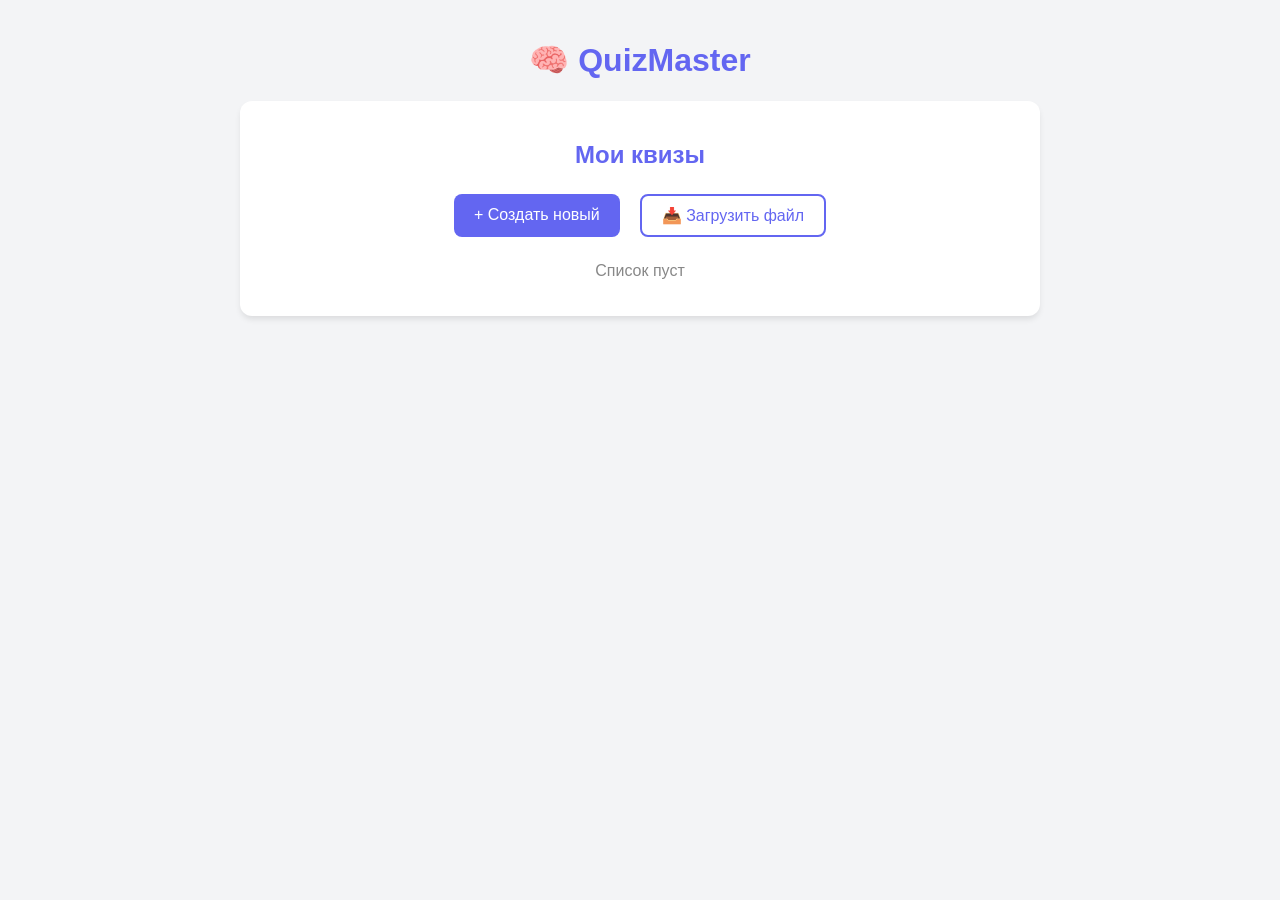
==== index.html @ 0c3f2a26 "Create index.html" ====
<!DOCTYPE html>
<html lang="ru">
<head>
    <meta charset="UTF-8">
    <meta name="viewport" content="width=device-width, initial-scale=1.0">
    <title>QuizMaster - Создавай и решай</title>
    <style>
        :root {
            --primary: #6366f1;
            --bg: #f3f4f6;
            --card: #ffffff;
            --text: #1f2937;
        }

        body {
            font-family: 'Segoe UI', Tahoma, Geneva, Verdana, sans-serif;
            background-color: var(--bg);
            color: var(--text);
            margin: 0;
            padding: 20px;
            display: flex;
            flex-direction: column;
            align-items: center;
        }

        .container {
            max-width: 800px;
            width: 100%;
        }

        h1, h2 { text-align: center; color: var(--primary); }

        .card {
            background: var(--card);
            padding: 20px;
            border-radius: 12px;
            box-shadow: 0 4px 6px -1px rgba(0, 0, 0, 0.1);
            margin-bottom: 20px;
        }

        .btn {
            background-color: var(--primary);
            color: white;
            border: none;
            padding: 10px 20px;
            border-radius: 8px;
            cursor: pointer;
            font-size: 16px;
            transition: 0.2s;
            margin: 5px;
        }

        .btn:hover { opacity: 0.9; }
        .btn-outline { background: transparent; border: 2px solid var(--primary); color: var(--primary); }
        .btn-danger { background-color: #ef4444; }

        input, select {
            width: 100%;
            padding: 10px;
            margin: 8px 0;
            border: 1px solid #d1d5db;
            border-radius: 8px;
            box-sizing: border-box;
        }

        .hidden { display: none; }
        
        .option-group { display: flex; gap: 10px; align-items: center; }
        .quiz-item {
            border-bottom: 1px solid #eee;
            padding: 10px 0;
            display: flex;
            justify-content: space-between;
            align-items: center;
        }

        /* Стили для самого теста */
        .question-text { font-size: 1.2rem; font-weight: bold; margin-bottom: 15px; }
        .options-grid { display: grid; grid-template-columns: 1fr 1fr; gap: 10px; }
        .option-btn {
            padding: 15px;
            background: #eef2ff;
            border: 2px solid transparent;
            border-radius: 8px;
            cursor: pointer;
            text-align: left;
        }
        .option-btn:hover { border-color: var(--primary); }
        .option-btn.correct { background-color: #d1fae5; border-color: #10b981; }
        .option-btn.wrong { background-color: #fee2e2; border-color: #ef4444; }

    </style>
</head>
<body>

<div class="container">
    <h1>🧠 QuizMaster</h1>
    
    <div id="menu-screen" class="card">
        <h2>Мои квизы</h2>
        <div style="display: flex; justify-content: center; gap: 10px; margin-bottom: 20px;">
            <button class="btn" onclick="showCreator()">+ Создать новый</button>
            <label class="btn btn-outline" style="cursor: pointer;">
                📥 Загрузить файл
                <input type="file" id="fileInput" accept=".json" hidden onchange="loadQuizFromFile(this)">
            </label>
        </div>
        <div id="quiz-list">
            <p style="text-align: center; color: #888;">Пока нет тестов. Создайте или загрузите!</p>
        </div>
    </div>

    <div id="creator-screen" class="card hidden">
        <h2>Создание теста</h2>
        <input type="text" id="new-quiz-title" placeholder="Название теста (например: История Рима)">
        <hr>
        <div id="questions-container">
            <div class="question-form">
                <input type="text" id="q-text" placeholder="Текст вопроса">
                <div class="option-group"><span>A)</span> <input type="text" id="opt-a" placeholder="Вариант A"></div>
                <div class="option-group"><span>B)</span> <input type="text" id="opt-b" placeholder="Вариант B"></div>
                <div class="option-group"><span>C)</span> <input type="text" id="opt-c" placeholder="Вариант C"></div>
                <div class="option-group"><span>D)</span> <input type="text" id="opt-d" placeholder="Вариант D"></div>
                <label>Правильный ответ:</label>
                <select id="correct-opt">
                    <option value="0">A</option>
                    <option value="1">B</option>
                    <option value="2">C</option>
                    <option value="3">D</option>
                </select>
                <button class="btn btn-outline" onclick="addQuestion()">Добавить вопрос в список</button>
            </div>
        </div>
        
        <div style="margin-top: 20px; background: #f9fafb; padding: 10px; border-radius: 8px;">
            <strong>Добавлено вопросов: <span id="q-count">0</span></strong>
        </div>

        <div style="margin-top: 20px; display: flex; justify-content: space-between;">
            <button class="btn btn-danger" onclick="showMenu()">Отмена</button>
            <button class="btn" onclick="saveQuiz()">💾 Сохранить тест</button>
        </div>
    </div>

    <div id="game-screen" class="card hidden">
        <div style="display: flex; justify-content: space-between; margin-bottom: 20px;">
            <span id="quiz-title-display" style="font-weight: bold;"></span>
            <span id="score-display">Очки: 0</span>
        </div>
        <div id="game-area">
            <div class="question-text" id="game-question"></div>
            <div class="options-grid" id="game-options"></div>
        </div>
        <button class="btn hidden" id="next-btn" onclick="nextQuestion()" style="width: 100%; margin-top: 20px;">Следующий вопрос</button>
        <button class="btn btn-danger hidden" id="finish-btn" onclick="finishQuiz()" style="width: 100%; margin-top: 20px;">Завершить</button>
    </div>
</div>

<script>
    // --- Логика данных ---
    let quizzes = JSON.parse(localStorage.getItem('myQuizzes')) || [];
    let currentNewQuiz = { title: "", questions: [] };
    let activeQuiz = null;
    let currentQuestionIndex = 0;
    let score = 0;

    // --- Инициализация ---
    renderQuizList();

    // --- Навигация ---
    function showMenu() {
        document.getElementById('menu-screen').classList.remove('hidden');
        document.getElementById('creator-screen').classList.add('hidden');
        document.getElementById('game-screen').classList.add('hidden');
        renderQuizList();
    }

    function showCreator() {
        currentNewQuiz = { title: "", questions: [] };
        document.getElementById('q-count').innerText = '0';
        document.getElementById('new-quiz-title').value = '';
        document.getElementById('q-text').value = '';
        ['a','b','c','d'].forEach(l => document.getElementById(`opt-${l}`).value = '');
        
        document.getElementById('menu-screen').classList.add('hidden');
        document.getElementById('creator-screen').classList.remove('hidden');
    }

    // --- Конструктор ---
    function addQuestion() {
        const text = document.getElementById('q-text').value;
        const options = [
            document.getElementById('opt-a').value,
            document.getElementById('opt-b').value,
            document.getElementById('opt-c').value,
            document.getElementById('opt-d').value
        ];
        const correct = parseInt(document.getElementById('correct-opt').value);

        if(!text || options.some(o => !o)) {
            alert("Заполните все поля!");
            return;
        }

        currentNewQuiz.questions.push({ text, options, correct });
        document.getElementById('q-count').innerText = currentNewQuiz.questions.length;
        
        // Очистка полей
        document.getElementById('q-text').value = '';
        ['a','b','c','d'].forEach(l => document.getElementById(`opt-${l}`).value = '');
        alert("Вопрос добавлен!");
    }

    function saveQuiz() {
        const title = document.getElementById('new-quiz-title').value;
        if(!title || currentNewQuiz.questions.length === 0) {
            alert("Укажите название и добавьте хотя бы 1 вопрос");
            return;
        }
        currentNewQuiz.title = title;
        currentNewQuiz.id = Date.now(); // Уникальный ID
        quizzes.push(currentNewQuiz);
        localStorage.setItem('myQuizzes', JSON.stringify(quizzes));
        showMenu();
    }

    // --- Список тестов ---
    function renderQuizList() {
        const list = document.getElementById('quiz-list');
        list.innerHTML = '';
        if(quizzes.length === 0) {
            list.innerHTML = '<p style="text-align: center; color: #888;">Список пуст</p>';
            return;
        }

        quizzes.forEach((quiz, index) => {
            const div = document.createElement('div');
            div.className = 'quiz-item';
            div.innerHTML = `
                <div>
                    <strong>${quiz.title}</strong> (${quiz.questions.length} вопр.)
                </div>
                <div>
                    <button class="btn" onclick="startQuiz(${index})">▶ Начать</button>
                    <button class="btn btn-outline" onclick="downloadQuiz(${index})">⬇ Скачать</button>
                    <button class="btn btn-danger" onclick="deleteQuiz(${index})">✖</button>
                </div>
            `;
            list.appendChild(div);
        });
    }

    function deleteQuiz(index) {
        if(confirm('Удалить этот тест?')) {
            quizzes.splice(index, 1);
            localStorage.setItem('myQuizzes', JSON.stringify(quizzes));
            renderQuizList();
        }
    }

    // --- Загрузка/Скачивание ---
    function downloadQuiz(index) {
        const quiz = quizzes[index];
        const dataStr = "data:text/json;charset=utf-8," + encodeURIComponent(JSON.stringify(quiz));
        const downloadAnchorNode = document.createElement('a');
        downloadAnchorNode.setAttribute("href", dataStr);
        downloadAnchorNode.setAttribute("download", quiz.title + ".json");
        document.body.appendChild(downloadAnchorNode);
        downloadAnchorNode.click();
        downloadAnchorNode.remove();
    }

    function loadQuizFromFile(input) {
        const file = input.files[0];
        if (!file) return;
        const reader = new FileReader();
        reader.onload = function(e) {
            try {
                const quiz = JSON.parse(e.target.result);
                if(quiz.title && quiz.questions) {
                    quiz.id = Date.now();
                    quizzes.push(quiz);
                    localStorage.setItem('myQuizzes', JSON.stringify(quizzes));
                    renderQuizList();
                } else {
                    alert("Неверный формат файла");
                }
            } catch (err) {
                alert("Ошибка чтения JSON");
            }
        };
        reader.readAsText(file);
    }

    // --- Игровой процесс ---
    function startQuiz(index) {
        activeQuiz = quizzes[index];
        currentQuestionIndex = 0;
        score = 0;
        document.getElementById('menu-screen').classList.add('hidden');
        document.getElementById('game-screen').classList.remove('hidden');
        document.getElementById('quiz-title-display').innerText = activeQuiz.title;
        renderQuestion();
    }

    function renderQuestion() {
        const q = activeQuiz.questions[currentQuestionIndex];
        document.getElementById('score-display').innerText = `Счет: ${score}/${activeQuiz.questions.length}`;
        document.getElementById('game-question').innerText = `${currentQuestionIndex + 1}. ${q.text}`;
        
        const optionsDiv = document.getElementById('game-options');
        optionsDiv.innerHTML = '';
        
        document.getElementById('next-btn').classList.add('hidden');
        document.getElementById('finish-btn').classList.add('hidden');

        q.options.forEach((opt, idx) => {
            const btn = document.createElement('button');
            btn.className = 'option-btn';
            btn.innerText = opt;
            btn.onclick = () => checkAnswer(idx, btn);
            optionsDiv.appendChild(btn);
        });
    }

    function checkAnswer(selectedIdx, btnElement) {
        const q = activeQuiz.questions[currentQuestionIndex];
        const allBtns = document.querySelectorAll('.option-btn');
        
        // Блокируем все кнопки
        allBtns.forEach(b => b.disabled = true);

        if(selectedIdx === q.correct) {
            btnElement.classList.add('correct');
            score++;
        } else {
            btnElement.classList.add('wrong');
            allBtns[q.correct].classList.add('correct'); // Показать правильный
        }

        // Показать кнопку "Дальше" или "Завершить"
        if(currentQuestionIndex < activeQuiz.questions.length - 1) {
            document.getElementById('next-btn').classList.remove('hidden');
        } else {
            document.getElementById('finish-btn').classList.remove('hidden');
        }
        document.getElementById('score-display').innerText = `Счет: ${score}/${activeQuiz.questions.length}`;
    }

    function nextQuestion() {
        currentQuestionIndex++;
        renderQuestion();
    }

    function finishQuiz() {
        alert(`Тест завершен! Ваш результат: ${score} из ${activeQuiz.questions.length}`);
        showMenu();
    }
</script>

</body>
</html>
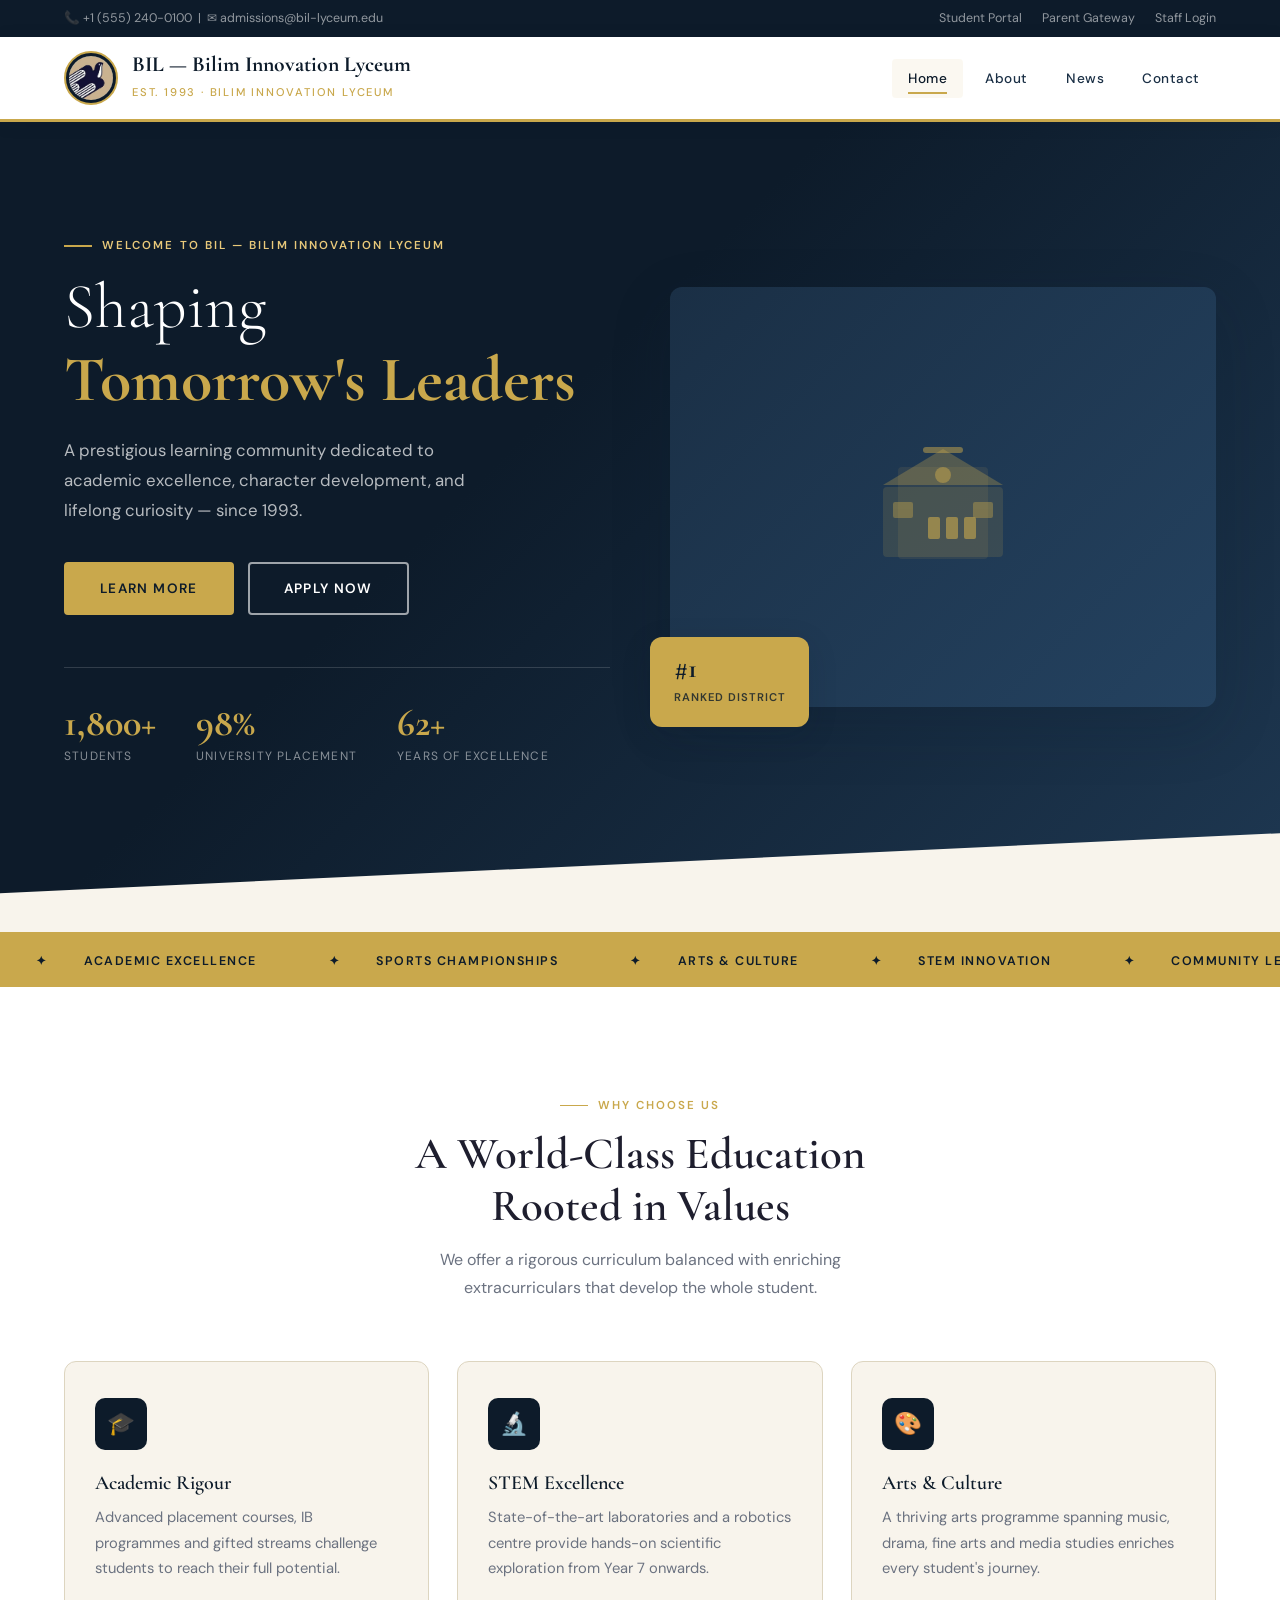
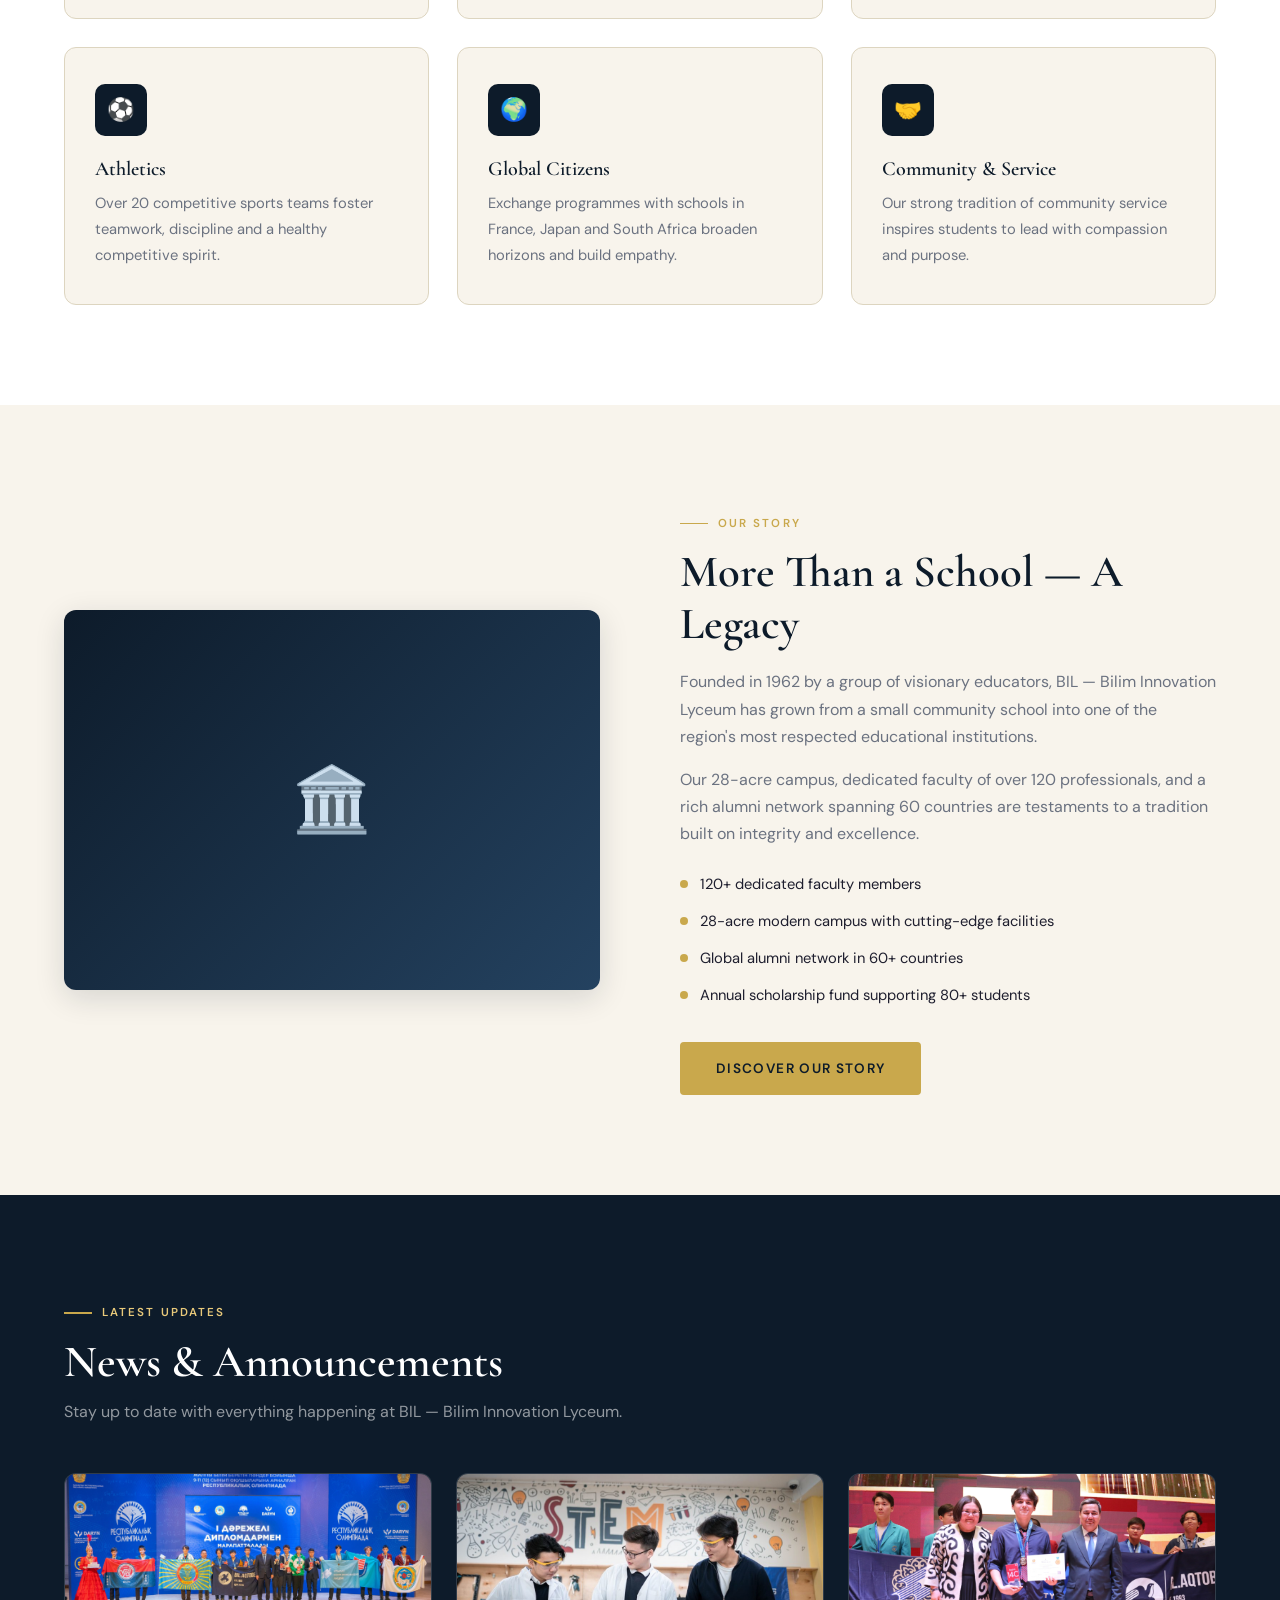
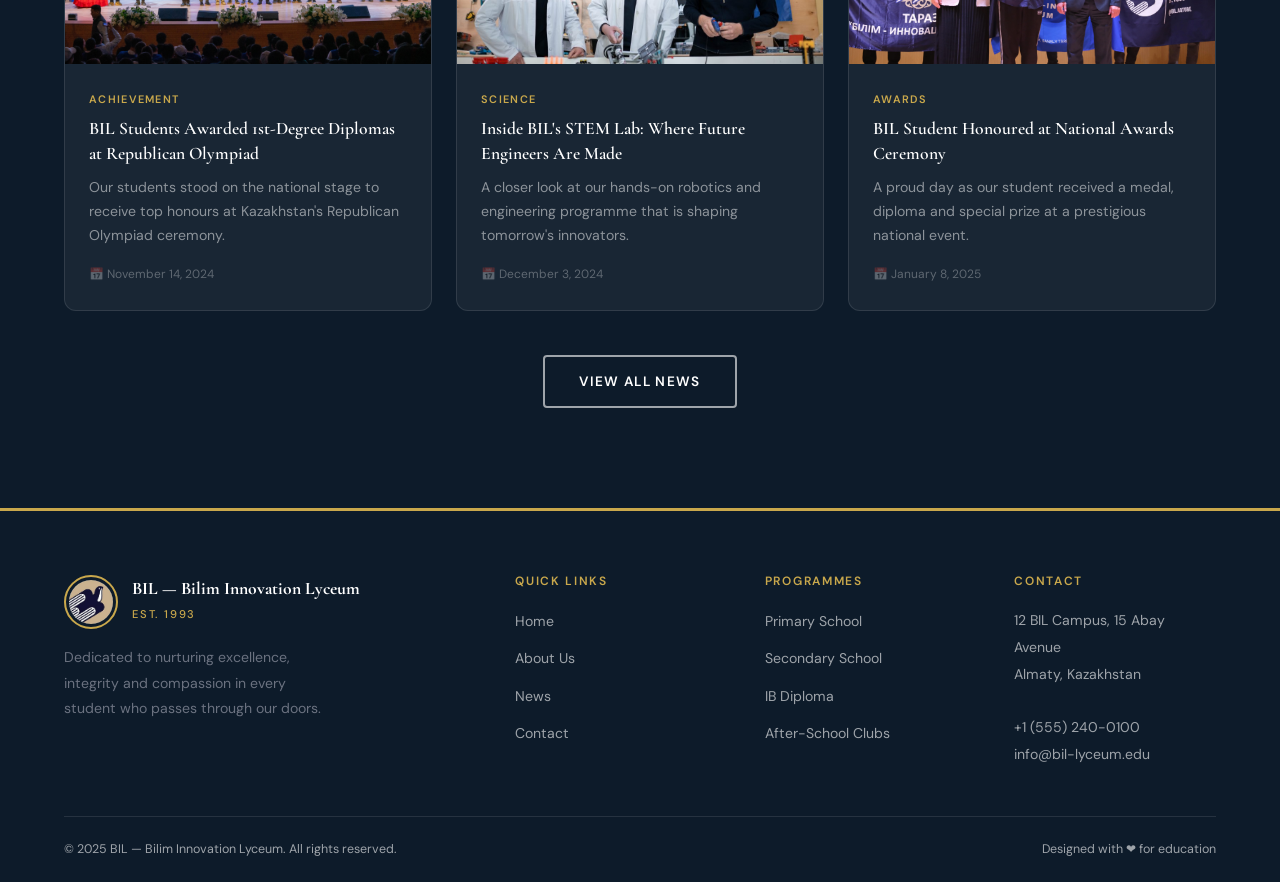
==== commit a1481319: "Add files via upload" ====
--- a/index.html
+++ b/index.html
@@ -1,362 +1,337 @@
 <!DOCTYPE html>
-<html lang="ru">
+<html lang="en">
 <head>
-    <meta charset="UTF-8">
-    <meta name="viewport" content="width=device-width, initial-scale=1.0">
-    <title>QuizMaster - Создавай и решай</title>
-    <style>
-        :root {
-            --primary: #6366f1;
-            --bg: #f3f4f6;
-            --card: #ffffff;
-            --text: #1f2937;
-        }
-
-        body {
-            font-family: 'Segoe UI', Tahoma, Geneva, Verdana, sans-serif;
-            background-color: var(--bg);
-            color: var(--text);
-            margin: 0;
-            padding: 20px;
-            display: flex;
-            flex-direction: column;
-            align-items: center;
-        }
-
-        .container {
-            max-width: 800px;
-            width: 100%;
-        }
-
-        h1, h2 { text-align: center; color: var(--primary); }
-
-        .card {
-            background: var(--card);
-            padding: 20px;
-            border-radius: 12px;
-            box-shadow: 0 4px 6px -1px rgba(0, 0, 0, 0.1);
-            margin-bottom: 20px;
-        }
-
-        .btn {
-            background-color: var(--primary);
-            color: white;
-            border: none;
-            padding: 10px 20px;
-            border-radius: 8px;
-            cursor: pointer;
-            font-size: 16px;
-            transition: 0.2s;
-            margin: 5px;
-        }
-
-        .btn:hover { opacity: 0.9; }
-        .btn-outline { background: transparent; border: 2px solid var(--primary); color: var(--primary); }
-        .btn-danger { background-color: #ef4444; }
-
-        input, select {
-            width: 100%;
-            padding: 10px;
-            margin: 8px 0;
-            border: 1px solid #d1d5db;
-            border-radius: 8px;
-            box-sizing: border-box;
-        }
-
-        .hidden { display: none; }
-        
-        .option-group { display: flex; gap: 10px; align-items: center; }
-        .quiz-item {
-            border-bottom: 1px solid #eee;
-            padding: 10px 0;
-            display: flex;
-            justify-content: space-between;
-            align-items: center;
-        }
-
-        /* Стили для самого теста */
-        .question-text { font-size: 1.2rem; font-weight: bold; margin-bottom: 15px; }
-        .options-grid { display: grid; grid-template-columns: 1fr 1fr; gap: 10px; }
-        .option-btn {
-            padding: 15px;
-            background: #eef2ff;
-            border: 2px solid transparent;
-            border-radius: 8px;
-            cursor: pointer;
-            text-align: left;
-        }
-        .option-btn:hover { border-color: var(--primary); }
-        .option-btn.correct { background-color: #d1fae5; border-color: #10b981; }
-        .option-btn.wrong { background-color: #fee2e2; border-color: #ef4444; }
-
-    </style>
+  <meta charset="UTF-8" />
+  <meta name="viewport" content="width=device-width, initial-scale=1.0" />
+  <title>BIL — Bilim Innovation Lyceum — Excellence in Education</title>
+  <link rel="stylesheet" href="style.css" />
 </head>
 <body>
 
-<div class="container">
-    <h1>🧠 QuizMaster</h1>
-    
-    <div id="menu-screen" class="card">
-        <h2>Мои квизы</h2>
-        <div style="display: flex; justify-content: center; gap: 10px; margin-bottom: 20px;">
-            <button class="btn" onclick="showCreator()">+ Создать новый</button>
-            <label class="btn btn-outline" style="cursor: pointer;">
-                📥 Загрузить файл
-                <input type="file" id="fileInput" accept=".json" hidden onchange="loadQuizFromFile(this)">
-            </label>
-        </div>
-        <div id="quiz-list">
-            <p style="text-align: center; color: #888;">Пока нет тестов. Создайте или загрузите!</p>
-        </div>
-    </div>
-
-    <div id="creator-screen" class="card hidden">
-        <h2>Создание теста</h2>
-        <input type="text" id="new-quiz-title" placeholder="Название теста (например: История Рима)">
-        <hr>
-        <div id="questions-container">
-            <div class="question-form">
-                <input type="text" id="q-text" placeholder="Текст вопроса">
-                <div class="option-group"><span>A)</span> <input type="text" id="opt-a" placeholder="Вариант A"></div>
-                <div class="option-group"><span>B)</span> <input type="text" id="opt-b" placeholder="Вариант B"></div>
-                <div class="option-group"><span>C)</span> <input type="text" id="opt-c" placeholder="Вариант C"></div>
-                <div class="option-group"><span>D)</span> <input type="text" id="opt-d" placeholder="Вариант D"></div>
-                <label>Правильный ответ:</label>
-                <select id="correct-opt">
-                    <option value="0">A</option>
-                    <option value="1">B</option>
-                    <option value="2">C</option>
-                    <option value="3">D</option>
-                </select>
-                <button class="btn btn-outline" onclick="addQuestion()">Добавить вопрос в список</button>
-            </div>
-        </div>
-        
-        <div style="margin-top: 20px; background: #f9fafb; padding: 10px; border-radius: 8px;">
-            <strong>Добавлено вопросов: <span id="q-count">0</span></strong>
-        </div>
-
-        <div style="margin-top: 20px; display: flex; justify-content: space-between;">
-            <button class="btn btn-danger" onclick="showMenu()">Отмена</button>
-            <button class="btn" onclick="saveQuiz()">💾 Сохранить тест</button>
-        </div>
-    </div>
-
-    <div id="game-screen" class="card hidden">
-        <div style="display: flex; justify-content: space-between; margin-bottom: 20px;">
-            <span id="quiz-title-display" style="font-weight: bold;"></span>
-            <span id="score-display">Очки: 0</span>
-        </div>
-        <div id="game-area">
-            <div class="question-text" id="game-question"></div>
-            <div class="options-grid" id="game-options"></div>
-        </div>
-        <button class="btn hidden" id="next-btn" onclick="nextQuestion()" style="width: 100%; margin-top: 20px;">Следующий вопрос</button>
-        <button class="btn btn-danger hidden" id="finish-btn" onclick="finishQuiz()" style="width: 100%; margin-top: 20px;">Завершить</button>
-    </div>
-</div>
-
-<script>
-    // --- Логика данных ---
-    let quizzes = JSON.parse(localStorage.getItem('myQuizzes')) || [];
-    let currentNewQuiz = { title: "", questions: [] };
-    let activeQuiz = null;
-    let currentQuestionIndex = 0;
-    let score = 0;
-
-    // --- Инициализация ---
-    renderQuizList();
-
-    // --- Навигация ---
-    function showMenu() {
-        document.getElementById('menu-screen').classList.remove('hidden');
-        document.getElementById('creator-screen').classList.add('hidden');
-        document.getElementById('game-screen').classList.add('hidden');
-        renderQuizList();
-    }
-
-    function showCreator() {
-        currentNewQuiz = { title: "", questions: [] };
-        document.getElementById('q-count').innerText = '0';
-        document.getElementById('new-quiz-title').value = '';
-        document.getElementById('q-text').value = '';
-        ['a','b','c','d'].forEach(l => document.getElementById(`opt-${l}`).value = '');
-        
-        document.getElementById('menu-screen').classList.add('hidden');
-        document.getElementById('creator-screen').classList.remove('hidden');
-    }
-
-    // --- Конструктор ---
-    function addQuestion() {
-        const text = document.getElementById('q-text').value;
-        const options = [
-            document.getElementById('opt-a').value,
-            document.getElementById('opt-b').value,
-            document.getElementById('opt-c').value,
-            document.getElementById('opt-d').value
-        ];
-        const correct = parseInt(document.getElementById('correct-opt').value);
-
-        if(!text || options.some(o => !o)) {
-            alert("Заполните все поля!");
-            return;
-        }
-
-        currentNewQuiz.questions.push({ text, options, correct });
-        document.getElementById('q-count').innerText = currentNewQuiz.questions.length;
-        
-        // Очистка полей
-        document.getElementById('q-text').value = '';
-        ['a','b','c','d'].forEach(l => document.getElementById(`opt-${l}`).value = '');
-        alert("Вопрос добавлен!");
-    }
-
-    function saveQuiz() {
-        const title = document.getElementById('new-quiz-title').value;
-        if(!title || currentNewQuiz.questions.length === 0) {
-            alert("Укажите название и добавьте хотя бы 1 вопрос");
-            return;
-        }
-        currentNewQuiz.title = title;
-        currentNewQuiz.id = Date.now(); // Уникальный ID
-        quizzes.push(currentNewQuiz);
-        localStorage.setItem('myQuizzes', JSON.stringify(quizzes));
-        showMenu();
-    }
-
-    // --- Список тестов ---
-    function renderQuizList() {
-        const list = document.getElementById('quiz-list');
-        list.innerHTML = '';
-        if(quizzes.length === 0) {
-            list.innerHTML = '<p style="text-align: center; color: #888;">Список пуст</p>';
-            return;
-        }
-
-        quizzes.forEach((quiz, index) => {
-            const div = document.createElement('div');
-            div.className = 'quiz-item';
-            div.innerHTML = `
-                <div>
-                    <strong>${quiz.title}</strong> (${quiz.questions.length} вопр.)
-                </div>
-                <div>
-                    <button class="btn" onclick="startQuiz(${index})">▶ Начать</button>
-                    <button class="btn btn-outline" onclick="downloadQuiz(${index})">⬇ Скачать</button>
-                    <button class="btn btn-danger" onclick="deleteQuiz(${index})">✖</button>
-                </div>
-            `;
-            list.appendChild(div);
-        });
-    }
-
-    function deleteQuiz(index) {
-        if(confirm('Удалить этот тест?')) {
-            quizzes.splice(index, 1);
-            localStorage.setItem('myQuizzes', JSON.stringify(quizzes));
-            renderQuizList();
-        }
-    }
-
-    // --- Загрузка/Скачивание ---
-    function downloadQuiz(index) {
-        const quiz = quizzes[index];
-        const dataStr = "data:text/json;charset=utf-8," + encodeURIComponent(JSON.stringify(quiz));
-        const downloadAnchorNode = document.createElement('a');
-        downloadAnchorNode.setAttribute("href", dataStr);
-        downloadAnchorNode.setAttribute("download", quiz.title + ".json");
-        document.body.appendChild(downloadAnchorNode);
-        downloadAnchorNode.click();
-        downloadAnchorNode.remove();
-    }
-
-    function loadQuizFromFile(input) {
-        const file = input.files[0];
-        if (!file) return;
-        const reader = new FileReader();
-        reader.onload = function(e) {
-            try {
-                const quiz = JSON.parse(e.target.result);
-                if(quiz.title && quiz.questions) {
-                    quiz.id = Date.now();
-                    quizzes.push(quiz);
-                    localStorage.setItem('myQuizzes', JSON.stringify(quizzes));
-                    renderQuizList();
-                } else {
-                    alert("Неверный формат файла");
-                }
-            } catch (err) {
-                alert("Ошибка чтения JSON");
-            }
-        };
-        reader.readAsText(file);
-    }
-
-    // --- Игровой процесс ---
-    function startQuiz(index) {
-        activeQuiz = quizzes[index];
-        currentQuestionIndex = 0;
-        score = 0;
-        document.getElementById('menu-screen').classList.add('hidden');
-        document.getElementById('game-screen').classList.remove('hidden');
-        document.getElementById('quiz-title-display').innerText = activeQuiz.title;
-        renderQuestion();
-    }
-
-    function renderQuestion() {
-        const q = activeQuiz.questions[currentQuestionIndex];
-        document.getElementById('score-display').innerText = `Счет: ${score}/${activeQuiz.questions.length}`;
-        document.getElementById('game-question').innerText = `${currentQuestionIndex + 1}. ${q.text}`;
-        
-        const optionsDiv = document.getElementById('game-options');
-        optionsDiv.innerHTML = '';
-        
-        document.getElementById('next-btn').classList.add('hidden');
-        document.getElementById('finish-btn').classList.add('hidden');
-
-        q.options.forEach((opt, idx) => {
-            const btn = document.createElement('button');
-            btn.className = 'option-btn';
-            btn.innerText = opt;
-            btn.onclick = () => checkAnswer(idx, btn);
-            optionsDiv.appendChild(btn);
-        });
-    }
-
-    function checkAnswer(selectedIdx, btnElement) {
-        const q = activeQuiz.questions[currentQuestionIndex];
-        const allBtns = document.querySelectorAll('.option-btn');
-        
-        // Блокируем все кнопки
-        allBtns.forEach(b => b.disabled = true);
-
-        if(selectedIdx === q.correct) {
-            btnElement.classList.add('correct');
-            score++;
-        } else {
-            btnElement.classList.add('wrong');
-            allBtns[q.correct].classList.add('correct'); // Показать правильный
-        }
-
-        // Показать кнопку "Дальше" или "Завершить"
-        if(currentQuestionIndex < activeQuiz.questions.length - 1) {
-            document.getElementById('next-btn').classList.remove('hidden');
-        } else {
-            document.getElementById('finish-btn').classList.remove('hidden');
-        }
-        document.getElementById('score-display').innerText = `Счет: ${score}/${activeQuiz.questions.length}`;
-    }
-
-    function nextQuestion() {
-        currentQuestionIndex++;
-        renderQuestion();
-    }
-
-    function finishQuiz() {
-        alert(`Тест завершен! Ваш результат: ${score} из ${activeQuiz.questions.length}`);
-        showMenu();
-    }
-</script>
-
+  <!-- ── Top Bar ── -->
+  <div class="topbar">
+    <div class="container">
+      <span>📞 +1 (555) 240-0100 &nbsp;|&nbsp; ✉ admissions@bil-lyceum.edu</span>
+      <div class="topbar-links">
+        <a href="#">Student Portal</a>
+        <a href="#">Parent Gateway</a>
+        <a href="#">Staff Login</a>
+      </div>
+    </div>
+  </div>
+
+  <!-- ── Header / Nav ── -->
+  <header>
+    <div class="container">
+      <div class="nav-inner">
+                <a href="index.html" class="logo-wrap">
+          <img class="logo-img" src="images/logo.png" alt="BIL Logo"
+               onerror="this.style.display='none';this.nextElementSibling.style.display='flex'">
+          <div class="logo-svg" style="display:none">
+            <svg width="34" height="34" viewBox="0 0 34 34" fill="none">
+              <path d="M17 4L30 11V23L17 30L4 23V11L17 4Z" stroke="#C9A84C" stroke-width="1.5" fill="none"/>
+              <path d="M17 8L26 13V21L17 26L8 21V13L17 8Z" fill="#C9A84C" opacity="0.2"/>
+              <text x="17" y="21" text-anchor="middle" font-family="Georgia,serif" font-size="11" font-weight="bold" fill="#C9A84C">B</text>
+            </svg>
+          </div>
+          <div class="logo-text">
+            <h1>BIL — Bilim Innovation Lyceum</h1>
+            <span>Est. 1993 · Bilim Innovation Lyceum</span>
+          </div>
+        </a>
+
+        <button class="hamburger" id="hamburger" aria-label="Toggle menu">
+          <span></span><span></span><span></span>
+        </button>
+
+        <nav>
+          <ul id="nav-menu">
+            <li><a href="index.html" class="active">Home</a></li>
+            <li><a href="about.html">About</a></li>
+            <li><a href="news.html">News</a></li>
+            <li><a href="contact.html">Contact</a></li>
+          </ul>
+        </nav>
+      </div>
+    </div>
+  </header>
+
+  <!-- =========================================
+       HERO
+  ========================================= -->
+  <section class="hero">
+    <div class="hero-bg"></div>
+    <div class="container">
+      <div class="hero-content">
+        <!-- Text -->
+        <div class="hero-text">
+          <span class="section-label">Welcome to BIL — Bilim Innovation Lyceum</span>
+          <h1>Shaping<strong>Tomorrow's Leaders</strong></h1>
+          <p>
+            A prestigious learning community dedicated to academic excellence,
+            character development, and lifelong curiosity — since 1993.
+          </p>
+          <div class="hero-cta">
+            <a href="about.html" class="btn btn-gold">Learn More</a>
+            <a href="contact.html" class="btn btn-outline">Apply Now</a>
+          </div>
+
+          <div class="hero-stats">
+            <div class="stat-item">
+              <div class="stat-num">1,800+</div>
+              <div class="stat-label">Students</div>
+            </div>
+            <div class="stat-item">
+              <div class="stat-num">98%</div>
+              <div class="stat-label">University Placement</div>
+            </div>
+            <div class="stat-item">
+              <div class="stat-num">62+</div>
+              <div class="stat-label">Years of Excellence</div>
+            </div>
+          </div>
+        </div>
+
+        <!-- Image -->
+        <div class="hero-image-wrap">
+          <div class="hero-img-card">
+            <div class="hero-img-placeholder">
+              <svg width="140" height="140" viewBox="0 0 140 140" fill="none" xmlns="http://www.w3.org/2000/svg">
+                <rect x="10" y="60" width="120" height="70" rx="4" fill="#C9A84C" opacity="0.15"/>
+                <rect x="25" y="40" width="90" height="92" rx="4" fill="#C9A84C" opacity="0.1"/>
+                <rect x="50" y="20" width="40" height="6" rx="3" fill="#C9A84C" opacity="0.5"/>
+                <polygon points="70,22 130,58 10,58" fill="#C9A84C" opacity="0.3"/>
+                <rect x="55" y="90" width="12" height="22" rx="2" fill="#C9A84C" opacity="0.6"/>
+                <rect x="73" y="90" width="12" height="22" rx="2" fill="#C9A84C" opacity="0.6"/>
+                <rect x="91" y="90" width="12" height="22" rx="2" fill="#C9A84C" opacity="0.6"/>
+                <rect x="20" y="75" width="20" height="16" rx="2" fill="#C9A84C" opacity="0.4"/>
+                <rect x="100" y="75" width="20" height="16" rx="2" fill="#C9A84C" opacity="0.4"/>
+                <circle cx="70" cy="48" r="8" fill="#C9A84C" opacity="0.5"/>
+              </svg>
+            </div>
+          </div>
+          <div class="hero-badge">
+            <strong>#1</strong>
+            <span>Ranked District</span>
+          </div>
+        </div>
+      </div>
+    </div>
+  </section>
+
+  <!-- ── Scrolling Banner ── -->
+  <div class="scroll-banner" aria-hidden="true">
+    <div class="scroll-track" id="scroll-track">
+      <span>Academic Excellence</span>
+      <span>Sports Championships</span>
+      <span>Arts &amp; Culture</span>
+      <span>STEM Innovation</span>
+      <span>Community Leadership</span>
+      <span>Global Exchange Programs</span>
+      <span>98% University Admission Rate</span>
+      <span>Academic Excellence</span>
+      <span>Sports Championships</span>
+      <span>Arts &amp; Culture</span>
+      <span>STEM Innovation</span>
+      <span>Community Leadership</span>
+      <span>Global Exchange Programs</span>
+      <span>98% University Admission Rate</span>
+    </div>
+  </div>
+
+  <!-- =========================================
+       FEATURES
+  ========================================= -->
+  <section class="features">
+    <div class="container">
+      <div class="features-header">
+        <span class="section-label">Why Choose Us</span>
+        <h2>A World-Class Education<br>Rooted in Values</h2>
+        <p>We offer a rigorous curriculum balanced with enriching extracurriculars that develop the whole student.</p>
+      </div>
+      <div class="features-grid">
+        <div class="feature-card">
+          <div class="feature-icon">🎓</div>
+          <h3>Academic Rigour</h3>
+          <p>Advanced placement courses, IB programmes and gifted streams challenge students to reach their full potential.</p>
+        </div>
+        <div class="feature-card">
+          <div class="feature-icon">🔬</div>
+          <h3>STEM Excellence</h3>
+          <p>State-of-the-art laboratories and a robotics centre provide hands-on scientific exploration from Year 7 onwards.</p>
+        </div>
+        <div class="feature-card">
+          <div class="feature-icon">🎨</div>
+          <h3>Arts &amp; Culture</h3>
+          <p>A thriving arts programme spanning music, drama, fine arts and media studies enriches every student's journey.</p>
+        </div>
+        <div class="feature-card">
+          <div class="feature-icon">⚽</div>
+          <h3>Athletics</h3>
+          <p>Over 20 competitive sports teams foster teamwork, discipline and a healthy competitive spirit.</p>
+        </div>
+        <div class="feature-card">
+          <div class="feature-icon">🌍</div>
+          <h3>Global Citizens</h3>
+          <p>Exchange programmes with schools in France, Japan and South Africa broaden horizons and build empathy.</p>
+        </div>
+        <div class="feature-card">
+          <div class="feature-icon">🤝</div>
+          <h3>Community &amp; Service</h3>
+          <p>Our strong tradition of community service inspires students to lead with compassion and purpose.</p>
+        </div>
+      </div>
+    </div>
+  </section>
+
+  <!-- =========================================
+       ABOUT PREVIEW
+  ========================================= -->
+  <section class="about-preview">
+    <div class="container">
+      <div class="about-grid">
+        <div class="about-img-wrap">
+          <div class="about-img-main">
+            <div class="img-placeholder">🏛️</div>
+          </div>
+          <div class="about-img-accent"></div>
+        </div>
+        <div class="about-text">
+          <span class="section-label">Our Story</span>
+          <h2>More Than a School — A Legacy</h2>
+          <p>Founded in 1962 by a group of visionary educators, BIL — Bilim Innovation Lyceum has grown from a small
+             community school into one of the region's most respected educational institutions.</p>
+          <p>Our 28-acre campus, dedicated faculty of over 120 professionals, and a rich alumni network
+             spanning 60 countries are testaments to a tradition built on integrity and excellence.</p>
+          <ul class="about-bullets">
+            <li>120+ dedicated faculty members</li>
+            <li>28-acre modern campus with cutting-edge facilities</li>
+            <li>Global alumni network in 60+ countries</li>
+            <li>Annual scholarship fund supporting 80+ students</li>
+          </ul>
+          <a href="about.html" class="btn btn-gold">Discover Our Story</a>
+        </div>
+      </div>
+    </div>
+  </section>
+
+  <!-- =========================================
+       NEWS PREVIEW
+  ========================================= -->
+  <section class="news-preview">
+    <div class="container">
+      <div class="section-intro">
+        <span class="section-label">Latest Updates</span>
+        <h2>News &amp; Announcements</h2>
+        <p>Stay up to date with everything happening at BIL — Bilim Innovation Lyceum.</p>
+      </div>
+      <div class="news-grid">
+        <div class="news-card">
+          <div class="news-card-img">
+            <img src="images/news1.jpg" alt="Republican Olympiad ceremony — BIL students awarded 1st degree diplomas" />
+          </div>
+          <div class="news-card-body">
+            <div class="news-tag">Achievement</div>
+            <h3>BIL Students Awarded 1st-Degree Diplomas at Republican Olympiad</h3>
+            <p>Our students stood on the national stage to receive top honours at Kazakhstan's Republican Olympiad ceremony.</p>
+            <div class="news-date">📅 November 14, 2024</div>
+          </div>
+        </div>
+        <div class="news-card">
+          <div class="news-card-img">
+            <img src="images/news2.jpg" alt="BIL students working in STEM lab on robotics" />
+          </div>
+          <div class="news-card-body">
+            <div class="news-tag">Science</div>
+            <h3>Inside BIL's STEM Lab: Where Future Engineers Are Made</h3>
+            <p>A closer look at our hands-on robotics and engineering programme that is shaping tomorrow's innovators.</p>
+            <div class="news-date">📅 December 3, 2024</div>
+          </div>
+        </div>
+        <div class="news-card">
+          <div class="news-card-img">
+            <img src="images/news3.jpg" alt="BIL student receiving medal and diploma at awards ceremony" />
+          </div>
+          <div class="news-card-body">
+            <div class="news-tag">Awards</div>
+            <h3>BIL Student Honoured at National Awards Ceremony</h3>
+            <p>A proud day as our student received a medal, diploma and special prize at a prestigious national event.</p>
+            <div class="news-date">📅 January 8, 2025</div>
+          </div>
+        </div>
+      </div>
+      <div style="text-align:center; margin-top:44px;">
+        <a href="news.html" class="btn btn-outline">View All News</a>
+      </div>
+    </div>
+  </section>
+
+  <!-- =========================================
+       FOOTER
+  ========================================= -->
+  <footer>
+    <div class="container">
+      <div class="footer-main">
+        <div class="footer-brand">
+          <a href="index.html" class="logo-wrap">
+            <img class="logo-img" src="images/logo.png" alt="BIL Logo"
+                 onerror="this.style.display='none';this.nextElementSibling.style.display='flex'">
+            <div class="logo-svg" style="display:none">
+              <svg width="34" height="34" viewBox="0 0 34 34" fill="none">
+                <path d="M17 4L30 11V23L17 30L4 23V11L17 4Z" stroke="#C9A84C" stroke-width="1.5" fill="none"/>
+                <text x="17" y="21" text-anchor="middle" font-family="Georgia,serif" font-size="11" font-weight="bold" fill="#C9A84C">B</text>
+              </svg>
+            </div>
+            <div class="logo-text">
+              <h1 style="font-size:1.1rem;color:#fff">BIL — Bilim Innovation Lyceum</h1>
+              <span>Est. 1993</span>
+            </div>
+          </a>
+          <p>Dedicated to nurturing excellence, integrity and compassion in every student who passes through our doors.</p>
+        </div>
+        <div class="footer-col">
+          <h4>Quick Links</h4>
+          <ul>
+            <li><a href="index.html">Home</a></li>
+            <li><a href="about.html">About Us</a></li>
+            <li><a href="news.html">News</a></li>
+            <li><a href="contact.html">Contact</a></li>
+          </ul>
+        </div>
+        <div class="footer-col">
+          <h4>Programmes</h4>
+          <ul>
+            <li><a href="#">Primary School</a></li>
+            <li><a href="#">Secondary School</a></li>
+            <li><a href="#">IB Diploma</a></li>
+            <li><a href="#">After-School Clubs</a></li>
+          </ul>
+        </div>
+        <div class="footer-col">
+          <h4>Contact</h4>
+          <address>
+            12 BIL Campus, 15 Abay Avenue<br>
+            Almaty, Kazakhstan<br><br>
+            <a href="tel:+15552400100">+1 (555) 240-0100</a><br>
+            <a href="mailto:info@bil-lyceum.edu">info@bil-lyceum.edu</a>
+          </address>
+        </div>
+      </div>
+      <div class="footer-bottom">
+        <span>© 2025 BIL — Bilim Innovation Lyceum. All rights reserved.</span>
+        <span>Designed with ❤ for education</span>
+      </div>
+    </div>
+  </footer>
+
+  <script>
+    // Hamburger toggle
+    const hamburger = document.getElementById('hamburger');
+    const navMenu   = document.getElementById('nav-menu');
+    hamburger.addEventListener('click', () => {
+      hamburger.classList.toggle('open');
+      navMenu.classList.toggle('open');
+    });
+  </script>
 </body>
 </html>
--- a/style.css
+++ b/style.css
@@ -0,0 +1,1167 @@
+/* =========================================
+   ELMSWOOD ACADEMY — style.css
+   Google Fonts: Cormorant Garamond + DM Sans
+   ========================================= */
+
+@import url('https://fonts.googleapis.com/css2?family=Cormorant+Garamond:ital,wght@0,300;0,400;0,600;0,700;1,300;1,400&family=DM+Sans:wght@300;400;500;600&display=swap');
+
+/* ── CSS Variables ── */
+:root {
+  --navy:      #0d1b2a;
+  --navy-mid:  #1a2f45;
+  --navy-light:#244260;
+  --gold:      #c9a84c;
+  --gold-light:#e8c97a;
+  --cream:     #f8f4ec;
+  --white:     #ffffff;
+  --text:      #1e1e2e;
+  --muted:     #6b7280;
+  --border:    #ddd5c0;
+
+  --font-display: 'Cormorant Garamond', Georgia, serif;
+  --font-body:    'DM Sans', sans-serif;
+
+  --shadow-sm:  0 2px 8px rgba(13,27,42,.08);
+  --shadow-md:  0 8px 30px rgba(13,27,42,.14);
+  --shadow-lg:  0 20px 60px rgba(13,27,42,.18);
+  --radius:     4px;
+  --radius-lg:  12px;
+  --transition: .28s cubic-bezier(.4,0,.2,1);
+}
+
+/* ── Reset & Base ── */
+*, *::before, *::after { box-sizing: border-box; margin: 0; padding: 0; }
+
+html { scroll-behavior: smooth; }
+
+body {
+  font-family: var(--font-body);
+  font-size: 16px;
+  line-height: 1.7;
+  color: var(--text);
+  background: var(--cream);
+  -webkit-font-smoothing: antialiased;
+}
+
+img { max-width: 100%; display: block; }
+a  { text-decoration: none; color: inherit; }
+ul { list-style: none; }
+
+/* ── Typography ── */
+h1, h2, h3, h4 {
+  font-family: var(--font-display);
+  line-height: 1.15;
+  font-weight: 600;
+}
+
+h1 { font-size: clamp(2.4rem, 5vw, 4.2rem); }
+h2 { font-size: clamp(1.8rem, 3.5vw, 2.8rem); }
+h3 { font-size: 1.45rem; }
+h4 { font-size: 1.1rem; }
+
+p  { font-size: 1rem; color: var(--muted); }
+
+/* ── Utility ── */
+.container {
+  width: 90%;
+  max-width: 1180px;
+  margin: 0 auto;
+}
+
+.section-label {
+  display: inline-flex;
+  align-items: center;
+  gap: 10px;
+  font-family: var(--font-body);
+  font-size: .72rem;
+  font-weight: 600;
+  letter-spacing: .18em;
+  text-transform: uppercase;
+  color: var(--gold);
+  margin-bottom: 14px;
+}
+.section-label::before {
+  content: '';
+  display: block;
+  width: 28px;
+  height: 1.5px;
+  background: var(--gold);
+}
+
+.btn {
+  display: inline-block;
+  padding: 13px 34px;
+  font-family: var(--font-body);
+  font-size: .85rem;
+  font-weight: 600;
+  letter-spacing: .1em;
+  text-transform: uppercase;
+  border-radius: var(--radius);
+  cursor: pointer;
+  transition: all var(--transition);
+}
+.btn-gold {
+  background: var(--gold);
+  color: var(--navy);
+  border: 2px solid var(--gold);
+}
+.btn-gold:hover {
+  background: transparent;
+  color: var(--gold);
+  transform: translateY(-2px);
+  box-shadow: var(--shadow-md);
+}
+.btn-outline {
+  background: transparent;
+  color: var(--white);
+  border: 2px solid rgba(255,255,255,.6);
+}
+.btn-outline:hover {
+  background: var(--white);
+  color: var(--navy);
+  transform: translateY(-2px);
+}
+
+/* =========================================
+   TOP BAR
+   ========================================= */
+.topbar {
+  background: var(--navy);
+  padding: 8px 0;
+  font-size: .78rem;
+  color: rgba(255,255,255,.55);
+}
+.topbar .container {
+  display: flex;
+  justify-content: space-between;
+  align-items: center;
+  gap: 12px;
+}
+.topbar a { transition: color var(--transition); }
+.topbar a:hover { color: var(--gold); }
+.topbar-links { display: flex; gap: 20px; }
+
+/* =========================================
+   HEADER / NAV
+   ========================================= */
+header {
+  background: var(--white);
+  position: sticky;
+  top: 0;
+  z-index: 1000;
+  box-shadow: 0 2px 16px rgba(13,27,42,.1);
+  border-bottom: 3px solid var(--gold);
+}
+
+.nav-inner {
+  display: flex;
+  align-items: center;
+  justify-content: space-between;
+  padding: 14px 0;
+  gap: 24px;
+}
+
+/* Logo */
+.logo-wrap {
+  display: flex;
+  align-items: center;
+  gap: 14px;
+  text-decoration: none;
+  color: inherit;
+}
+.logo-img {
+  width: 54px;
+  height: 54px;
+  border-radius: 50%;
+  border: 2px solid var(--gold);
+  object-fit: contain;
+  background: var(--navy);
+  padding: 3px;
+  flex-shrink: 0;
+}
+.logo-svg {
+  width: 54px;
+  height: 54px;
+  border-radius: 50%;
+  border: 2px solid var(--gold);
+  flex-shrink: 0;
+  background: var(--navy);
+  display: flex;
+  align-items: center;
+  justify-content: center;
+}
+.logo-text h1 {
+  font-family: var(--font-display);
+  font-size: 1.35rem;
+  font-weight: 700;
+  color: var(--navy);
+  line-height: 1.1;
+}
+.logo-text span {
+  font-family: var(--font-body);
+  font-size: .7rem;
+  letter-spacing: .16em;
+  text-transform: uppercase;
+  color: var(--gold);
+  font-weight: 500;
+}
+
+/* Nav links */
+nav ul {
+  display: flex;
+  gap: 6px;
+}
+nav ul li a {
+  display: block;
+  padding: 8px 16px;
+  font-size: .85rem;
+  font-weight: 500;
+  letter-spacing: .04em;
+  color: var(--navy-mid);
+  border-radius: var(--radius);
+  position: relative;
+  transition: color var(--transition), background var(--transition);
+}
+nav ul li a::after {
+  content: '';
+  position: absolute;
+  bottom: 4px;
+  left: 16px;
+  right: 16px;
+  height: 2px;
+  background: var(--gold);
+  transform: scaleX(0);
+  transform-origin: left;
+  transition: transform var(--transition);
+}
+nav ul li a:hover,
+nav ul li a.active {
+  color: var(--navy);
+  background: rgba(201,168,76,.08);
+}
+nav ul li a:hover::after,
+nav ul li a.active::after {
+  transform: scaleX(1);
+}
+
+/* Hamburger */
+.hamburger {
+  display: none;
+  flex-direction: column;
+  gap: 5px;
+  cursor: pointer;
+  padding: 4px;
+  background: none;
+  border: none;
+}
+.hamburger span {
+  display: block;
+  width: 24px;
+  height: 2px;
+  background: var(--navy);
+  transition: all var(--transition);
+  border-radius: 2px;
+}
+.hamburger.open span:nth-child(1) { transform: rotate(45deg) translate(5px, 5px); }
+.hamburger.open span:nth-child(2) { opacity: 0; }
+.hamburger.open span:nth-child(3) { transform: rotate(-45deg) translate(5px,-5px); }
+
+/* =========================================
+   HERO — INDEX
+   ========================================= */
+.hero {
+  position: relative;
+  min-height: 90vh;
+  display: flex;
+  align-items: center;
+  overflow: hidden;
+  background: var(--navy);
+}
+.hero-bg {
+  position: absolute;
+  inset: 0;
+  background: 
+    linear-gradient(135deg, rgba(13,27,42,.92) 40%, rgba(36,66,96,.75) 100%),
+    url('images/hero-bg.jpg') center/cover no-repeat;
+}
+/* Decorative diagonal stripe */
+.hero-bg::after {
+  content: '';
+  position: absolute;
+  bottom: -1px;
+  left: 0;
+  right: 0;
+  height: 100px;
+  background: var(--cream);
+  clip-path: polygon(0 60%, 100% 0, 100% 100%, 0 100%);
+}
+
+.hero-content {
+  position: relative;
+  z-index: 2;
+  display: grid;
+  grid-template-columns: 1fr 1fr;
+  gap: 60px;
+  align-items: center;
+  padding: 100px 0 160px;
+}
+
+.hero-text .section-label { color: var(--gold-light); }
+.hero-text h1 {
+  color: var(--white);
+  font-weight: 300;
+  margin-bottom: 8px;
+}
+.hero-text h1 strong {
+  font-weight: 700;
+  color: var(--gold);
+  display: block;
+}
+.hero-text p {
+  color: rgba(255,255,255,.7);
+  font-size: 1.05rem;
+  margin: 18px 0 36px;
+  max-width: 440px;
+  line-height: 1.8;
+}
+.hero-cta {
+  display: flex;
+  gap: 14px;
+  flex-wrap: wrap;
+}
+
+/* Stats bar */
+.hero-stats {
+  display: flex;
+  gap: 40px;
+  margin-top: 52px;
+  padding-top: 36px;
+  border-top: 1px solid rgba(255,255,255,.15);
+}
+.stat-item { text-align: left; }
+.stat-num {
+  font-family: var(--font-display);
+  font-size: 2.4rem;
+  font-weight: 700;
+  color: var(--gold);
+  line-height: 1;
+}
+.stat-label {
+  font-size: .75rem;
+  letter-spacing: .1em;
+  text-transform: uppercase;
+  color: rgba(255,255,255,.5);
+  margin-top: 4px;
+}
+
+/* Hero image card */
+.hero-image-wrap {
+  position: relative;
+}
+.hero-img-card {
+  position: relative;
+  border-radius: var(--radius-lg);
+  overflow: hidden;
+  box-shadow: var(--shadow-lg);
+}
+.hero-img-card img,
+.hero-img-placeholder {
+  width: 100%;
+  height: 420px;
+  object-fit: cover;
+  display: block;
+}
+.hero-img-placeholder {
+  background: linear-gradient(135deg, var(--navy-mid), var(--navy-light));
+  display: flex;
+  align-items: center;
+  justify-content: center;
+}
+
+.hero-badge {
+  position: absolute;
+  bottom: -20px;
+  left: -20px;
+  background: var(--gold);
+  color: var(--navy);
+  padding: 18px 24px;
+  border-radius: var(--radius-lg);
+  box-shadow: var(--shadow-md);
+}
+.hero-badge strong {
+  font-family: var(--font-display);
+  font-size: 1.7rem;
+  font-weight: 700;
+  display: block;
+  line-height: 1;
+}
+.hero-badge span {
+  font-size: .7rem;
+  font-weight: 600;
+  letter-spacing: .08em;
+  text-transform: uppercase;
+  opacity: .8;
+}
+
+/* ── Scrolling banner ── */
+.scroll-banner {
+  background: var(--gold);
+  padding: 14px 0;
+  overflow: hidden;
+  white-space: nowrap;
+}
+.scroll-track {
+  display: inline-flex;
+  gap: 0;
+  animation: scrollBanner 28s linear infinite;
+}
+.scroll-track span {
+  font-family: var(--font-body);
+  font-size: .78rem;
+  font-weight: 600;
+  letter-spacing: .12em;
+  text-transform: uppercase;
+  color: var(--navy);
+  padding: 0 36px;
+}
+.scroll-track span::before {
+  content: '✦';
+  margin-right: 36px;
+}
+@keyframes scrollBanner {
+  from { transform: translateX(0); }
+  to   { transform: translateX(-50%); }
+}
+
+/* =========================================
+   FEATURES — INDEX
+   ========================================= */
+.features {
+  padding: 100px 0;
+  background: var(--white);
+}
+.features-header {
+  text-align: center;
+  margin-bottom: 60px;
+}
+.features-header .section-label { justify-content: center; }
+.features-header p {
+  max-width: 520px;
+  margin: 14px auto 0;
+}
+
+.features-grid {
+  display: grid;
+  grid-template-columns: repeat(3, 1fr);
+  gap: 28px;
+}
+.feature-card {
+  background: var(--cream);
+  border: 1px solid var(--border);
+  border-radius: var(--radius-lg);
+  padding: 36px 30px;
+  transition: all var(--transition);
+  position: relative;
+  overflow: hidden;
+}
+.feature-card::before {
+  content: '';
+  position: absolute;
+  top: 0; left: 0;
+  width: 4px;
+  height: 0;
+  background: var(--gold);
+  transition: height var(--transition);
+}
+.feature-card:hover {
+  transform: translateY(-6px);
+  box-shadow: var(--shadow-md);
+  background: var(--white);
+}
+.feature-card:hover::before { height: 100%; }
+
+.feature-icon {
+  width: 52px;
+  height: 52px;
+  background: var(--navy);
+  border-radius: 10px;
+  display: flex;
+  align-items: center;
+  justify-content: center;
+  margin-bottom: 22px;
+  font-size: 1.4rem;
+}
+.feature-card h3 {
+  font-size: 1.25rem;
+  color: var(--navy);
+  margin-bottom: 10px;
+}
+.feature-card p { font-size: .92rem; line-height: 1.75; }
+
+/* =========================================
+   ABOUT PREVIEW — INDEX
+   ========================================= */
+.about-preview {
+  padding: 100px 0;
+  background: var(--cream);
+}
+.about-grid {
+  display: grid;
+  grid-template-columns: 1fr 1fr;
+  gap: 80px;
+  align-items: center;
+}
+.about-img-wrap {
+  position: relative;
+}
+.about-img-main {
+  border-radius: var(--radius-lg);
+  overflow: hidden;
+  box-shadow: var(--shadow-md);
+}
+.about-img-main img,
+.img-placeholder {
+  width: 100%;
+  height: 380px;
+  object-fit: cover;
+}
+.img-placeholder {
+  display: flex;
+  align-items: center;
+  justify-content: center;
+  background: linear-gradient(135deg, var(--navy), var(--navy-light));
+  font-size: 4rem;
+}
+.about-img-accent {
+  position: absolute;
+  bottom: -28px;
+  right: -28px;
+  width: 180px;
+  height: 180px;
+  background: var(--gold);
+  border-radius: var(--radius-lg);
+  z-index: -1;
+  opacity: .35;
+}
+
+.about-text h2 { color: var(--navy); margin-bottom: 18px; }
+.about-text p { margin-bottom: 16px; }
+.about-text .btn { margin-top: 10px; }
+
+.about-bullets {
+  margin: 24px 0;
+  display: flex;
+  flex-direction: column;
+  gap: 12px;
+}
+.about-bullets li {
+  display: flex;
+  align-items: center;
+  gap: 12px;
+  font-size: .92rem;
+  color: var(--text);
+}
+.about-bullets li::before {
+  content: '';
+  flex-shrink: 0;
+  width: 8px;
+  height: 8px;
+  background: var(--gold);
+  border-radius: 50%;
+}
+
+/* =========================================
+   NEWS PREVIEW — INDEX
+   ========================================= */
+.news-preview {
+  padding: 100px 0;
+  background: var(--navy);
+}
+.news-preview .section-label { color: var(--gold-light); }
+.news-preview h2 { color: var(--white); margin-bottom: 10px; }
+.news-preview .section-intro p { color: rgba(255,255,255,.55); margin-bottom: 48px; }
+
+.news-grid {
+  display: grid;
+  grid-template-columns: repeat(3, 1fr);
+  gap: 24px;
+}
+.news-card {
+  background: rgba(255,255,255,.05);
+  border: 1px solid rgba(255,255,255,.1);
+  border-radius: var(--radius-lg);
+  overflow: hidden;
+  transition: all var(--transition);
+}
+.news-card:hover {
+  transform: translateY(-6px);
+  background: rgba(255,255,255,.09);
+  box-shadow: 0 20px 50px rgba(0,0,0,.3);
+}
+.news-card-img {
+  height: 190px;
+  overflow: hidden;
+}
+.news-card-img img,
+.news-card-img .img-ph {
+  width: 100%;
+  height: 100%;
+  object-fit: cover;
+  display: block;
+  transition: transform .4s ease;
+}
+.news-card:hover .news-card-img img,
+.news-card:hover .news-card-img .img-ph {
+  transform: scale(1.05);
+}
+.news-card-img .img-ph {
+  background: linear-gradient(135deg, var(--navy-light), var(--navy-mid));
+  display: flex;
+  align-items: center;
+  justify-content: center;
+  font-size: 2.5rem;
+}
+.news-card-body { padding: 26px 24px; }
+.news-tag {
+  font-size: .68rem;
+  font-weight: 600;
+  letter-spacing: .12em;
+  text-transform: uppercase;
+  color: var(--gold);
+  margin-bottom: 8px;
+}
+.news-card-body h3 {
+  font-size: 1.1rem;
+  color: var(--white);
+  margin-bottom: 10px;
+  line-height: 1.4;
+}
+.news-card-body p {
+  font-size: .88rem;
+  color: rgba(255,255,255,.5);
+  line-height: 1.7;
+}
+.news-date {
+  font-size: .75rem;
+  color: rgba(255,255,255,.3);
+  margin-top: 16px;
+  display: flex;
+  align-items: center;
+  gap: 6px;
+}
+
+/* =========================================
+   FOOTER
+   ========================================= */
+footer {
+  background: var(--navy);
+  color: rgba(255,255,255,.6);
+  border-top: 3px solid var(--gold);
+}
+.footer-main {
+  display: grid;
+  grid-template-columns: 2fr 1fr 1fr 1fr;
+  gap: 48px;
+  padding: 64px 0 48px;
+}
+.footer-brand p { font-size: .88rem; line-height: 1.8; margin-top: 16px; max-width: 260px; }
+.footer-col h4 {
+  font-family: var(--font-body);
+  font-size: .75rem;
+  font-weight: 600;
+  letter-spacing: .14em;
+  text-transform: uppercase;
+  color: var(--gold);
+  margin-bottom: 18px;
+}
+.footer-col ul { display: flex; flex-direction: column; gap: 10px; }
+.footer-col ul li a {
+  font-size: .88rem;
+  transition: color var(--transition);
+}
+.footer-col ul li a:hover { color: var(--white); }
+.footer-col address {
+  font-style: normal;
+  font-size: .88rem;
+  line-height: 1.9;
+}
+.footer-col address a { transition: color var(--transition); }
+.footer-col address a:hover { color: var(--gold); }
+
+.footer-bottom {
+  border-top: 1px solid rgba(255,255,255,.1);
+  padding: 22px 0;
+  display: flex;
+  justify-content: space-between;
+  align-items: center;
+  font-size: .78rem;
+  gap: 12px;
+  flex-wrap: wrap;
+}
+.footer-bottom a { color: var(--gold); }
+
+/* =========================================
+   PAGE HERO (inner pages)
+   ========================================= */
+.page-hero {
+  background: var(--navy);
+  padding: 80px 0 70px;
+  position: relative;
+  overflow: hidden;
+}
+.page-hero::after {
+  content: '';
+  position: absolute;
+  bottom: -1px;
+  left: 0; right: 0;
+  height: 70px;
+  background: var(--cream);
+  clip-path: polygon(0 60%, 100% 0, 100% 100%, 0 100%);
+}
+.page-hero .section-label { color: var(--gold-light); }
+.page-hero h1 { color: var(--white); }
+.page-hero p  { color: rgba(255,255,255,.6); margin-top: 14px; max-width: 580px; }
+/* Decorative circle */
+.page-hero-deco {
+  position: absolute;
+  right: -100px;
+  top: -100px;
+  width: 420px;
+  height: 420px;
+  border-radius: 50%;
+  border: 1px solid rgba(201,168,76,.15);
+}
+.page-hero-deco::after {
+  content: '';
+  position: absolute;
+  inset: 40px;
+  border-radius: 50%;
+  border: 1px solid rgba(201,168,76,.1);
+}
+
+/* =========================================
+   ABOUT PAGE
+   ========================================= */
+.about-history {
+  padding: 90px 0;
+  background: var(--cream);
+}
+.about-history-grid {
+  display: grid;
+  grid-template-columns: 1fr 1fr;
+  gap: 70px;
+  align-items: start;
+}
+.history-text h2 { color: var(--navy); margin-bottom: 20px; }
+.history-text p { margin-bottom: 16px; }
+
+.history-timeline {
+  display: flex;
+  flex-direction: column;
+  gap: 0;
+}
+.tl-item {
+  display: grid;
+  grid-template-columns: 80px 1fr;
+  gap: 0;
+}
+.tl-year {
+  font-family: var(--font-display);
+  font-size: 1rem;
+  font-weight: 700;
+  color: var(--gold);
+  padding-top: 4px;
+}
+.tl-body {
+  border-left: 2px solid var(--border);
+  padding: 0 0 30px 24px;
+  position: relative;
+}
+.tl-body::before {
+  content: '';
+  position: absolute;
+  left: -7px;
+  top: 6px;
+  width: 12px;
+  height: 12px;
+  background: var(--gold);
+  border-radius: 50%;
+}
+.tl-body h4 { color: var(--navy); margin-bottom: 4px; font-size: 1rem; }
+.tl-body p  { font-size: .88rem; }
+
+/* Administration table */
+.admin-section {
+  padding: 90px 0;
+  background: var(--white);
+}
+.admin-section h2 { color: var(--navy); margin-bottom: 10px; }
+.admin-section > .container > p { margin-bottom: 40px; }
+
+.admin-table-wrap {
+  overflow-x: auto;
+  border-radius: var(--radius-lg);
+  box-shadow: var(--shadow-sm);
+  border: 1px solid var(--border);
+}
+table {
+  width: 100%;
+  border-collapse: collapse;
+  background: var(--white);
+}
+thead {
+  background: var(--navy);
+}
+thead th {
+  padding: 18px 24px;
+  font-family: var(--font-body);
+  font-size: .75rem;
+  font-weight: 600;
+  letter-spacing: .12em;
+  text-transform: uppercase;
+  color: var(--gold);
+  text-align: left;
+}
+tbody tr {
+  border-bottom: 1px solid var(--border);
+  transition: background var(--transition);
+}
+tbody tr:last-child { border-bottom: none; }
+tbody tr:hover { background: rgba(201,168,76,.05); }
+tbody td {
+  padding: 18px 24px;
+  font-size: .92rem;
+  color: var(--text);
+}
+.position-badge {
+  display: inline-block;
+  padding: 4px 12px;
+  background: rgba(201,168,76,.12);
+  color: var(--gold);
+  border-radius: 20px;
+  font-size: .72rem;
+  font-weight: 600;
+  letter-spacing: .06em;
+  text-transform: uppercase;
+}
+
+/* Achievements */
+.achievements-section {
+  padding: 90px 0;
+  background: var(--cream);
+}
+.achievements-section h2 { color: var(--navy); margin-bottom: 10px; }
+.achievements-section > .container > p { margin-bottom: 44px; }
+
+.achievements-grid {
+  display: grid;
+  grid-template-columns: repeat(2, 1fr);
+  gap: 16px;
+}
+.achievement-item {
+  display: flex;
+  align-items: flex-start;
+  gap: 18px;
+  background: var(--white);
+  border: 1px solid var(--border);
+  border-radius: var(--radius-lg);
+  padding: 24px 22px;
+  transition: all var(--transition);
+}
+.achievement-item:hover {
+  transform: translateY(-3px);
+  box-shadow: var(--shadow-sm);
+  border-color: var(--gold);
+}
+.ach-icon {
+  width: 42px;
+  height: 42px;
+  background: var(--navy);
+  border-radius: 8px;
+  display: flex;
+  align-items: center;
+  justify-content: center;
+  font-size: 1.1rem;
+  flex-shrink: 0;
+}
+.ach-text h4 { color: var(--navy); font-size: .98rem; margin-bottom: 4px; }
+.ach-text p  { font-size: .85rem; }
+
+/* =========================================
+   NEWS PAGE
+   ========================================= */
+.news-main {
+  padding: 80px 0 100px;
+  background: var(--cream);
+}
+.news-layout {
+  display: grid;
+  grid-template-columns: 1fr 320px;
+  gap: 48px;
+  align-items: start;
+}
+
+/* Article cards */
+.article-card {
+  background: var(--white);
+  border: 1px solid var(--border);
+  border-radius: var(--radius-lg);
+  overflow: hidden;
+  margin-bottom: 28px;
+  display: grid;
+  grid-template-columns: 280px 1fr;
+  transition: all var(--transition);
+  box-shadow: var(--shadow-sm);
+}
+.article-card:hover {
+  transform: translateY(-4px);
+  box-shadow: var(--shadow-md);
+}
+.article-card-img {
+  height: 100%;
+  min-height: 220px;
+  overflow: hidden;
+}
+.article-card-img img,
+.article-card-img .img-ph {
+  width: 100%;
+  height: 100%;
+  object-fit: cover;
+  transition: transform .4s ease;
+  display: block;
+}
+.article-card:hover .article-card-img img,
+.article-card:hover .article-card-img .img-ph {
+  transform: scale(1.06);
+}
+.article-card-img .img-ph {
+  display: flex;
+  align-items: center;
+  justify-content: center;
+  font-size: 2.8rem;
+}
+.article-body {
+  padding: 30px 32px;
+  display: flex;
+  flex-direction: column;
+  justify-content: center;
+}
+.article-meta {
+  display: flex;
+  align-items: center;
+  gap: 14px;
+  margin-bottom: 12px;
+}
+.article-cat {
+  font-size: .68rem;
+  font-weight: 600;
+  letter-spacing: .12em;
+  text-transform: uppercase;
+  color: var(--white);
+  background: var(--navy);
+  padding: 3px 10px;
+  border-radius: 3px;
+}
+.article-date {
+  font-size: .8rem;
+  color: var(--muted);
+}
+.article-body h3 {
+  font-size: 1.3rem;
+  color: var(--navy);
+  margin-bottom: 12px;
+  line-height: 1.35;
+}
+.article-body p { font-size: .9rem; line-height: 1.75; }
+.read-more {
+  display: inline-flex;
+  align-items: center;
+  gap: 6px;
+  margin-top: 16px;
+  font-size: .82rem;
+  font-weight: 600;
+  letter-spacing: .06em;
+  text-transform: uppercase;
+  color: var(--gold);
+  transition: gap var(--transition);
+}
+.read-more:hover { gap: 10px; }
+
+/* Sidebar */
+.sidebar-card {
+  background: var(--white);
+  border: 1px solid var(--border);
+  border-radius: var(--radius-lg);
+  overflow: hidden;
+  margin-bottom: 24px;
+}
+.sidebar-card-header {
+  background: var(--navy);
+  padding: 18px 22px;
+}
+.sidebar-card-header h3 {
+  font-size: 1rem;
+  color: var(--white);
+}
+.sidebar-card-body { padding: 20px 22px; }
+.sidebar-link-list {
+  display: flex;
+  flex-direction: column;
+  gap: 12px;
+}
+.sidebar-link-list li a {
+  font-size: .88rem;
+  color: var(--text);
+  display: flex;
+  justify-content: space-between;
+  align-items: center;
+  transition: color var(--transition);
+}
+.sidebar-link-list li a:hover { color: var(--gold); }
+.sidebar-link-list li a span {
+  font-size: .72rem;
+  color: var(--muted);
+}
+
+/* =========================================
+   CONTACT PAGE
+   ========================================= */
+.contact-main {
+  padding: 80px 0 100px;
+  background: var(--cream);
+}
+.contact-grid {
+  display: grid;
+  grid-template-columns: 1fr 1.4fr;
+  gap: 60px;
+  align-items: start;
+}
+
+.contact-info h2 { color: var(--navy); margin-bottom: 10px; }
+.contact-info > p { margin-bottom: 36px; }
+
+.contact-detail {
+  display: flex;
+  align-items: flex-start;
+  gap: 18px;
+  padding: 22px 0;
+  border-bottom: 1px solid var(--border);
+}
+.contact-detail:last-of-type { border-bottom: none; }
+.contact-icon {
+  width: 46px;
+  height: 46px;
+  background: var(--navy);
+  border-radius: 10px;
+  display: flex;
+  align-items: center;
+  justify-content: center;
+  font-size: 1.1rem;
+  flex-shrink: 0;
+}
+.contact-detail-text h4 { color: var(--navy); font-size: .95rem; margin-bottom: 4px; }
+.contact-detail-text p, .contact-detail-text a {
+  font-size: .9rem;
+  transition: color var(--transition);
+}
+.contact-detail-text a:hover { color: var(--gold); }
+
+/* Form */
+.contact-form-wrap {
+  background: var(--white);
+  border: 1px solid var(--border);
+  border-radius: var(--radius-lg);
+  padding: 44px 40px;
+  box-shadow: var(--shadow-sm);
+}
+.contact-form-wrap h2 { color: var(--navy); margin-bottom: 8px; }
+.contact-form-wrap > p { margin-bottom: 30px; }
+
+.form-row {
+  display: grid;
+  grid-template-columns: 1fr 1fr;
+  gap: 18px;
+}
+.form-group {
+  margin-bottom: 20px;
+}
+.form-group label {
+  display: block;
+  font-size: .78rem;
+  font-weight: 600;
+  letter-spacing: .08em;
+  text-transform: uppercase;
+  color: var(--navy);
+  margin-bottom: 8px;
+}
+.form-group input,
+.form-group textarea,
+.form-group select {
+  width: 100%;
+  padding: 13px 16px;
+  border: 1.5px solid var(--border);
+  border-radius: var(--radius);
+  font-family: var(--font-body);
+  font-size: .92rem;
+  color: var(--text);
+  background: var(--cream);
+  transition: border-color var(--transition), box-shadow var(--transition);
+  outline: none;
+}
+.form-group input:focus,
+.form-group textarea:focus,
+.form-group select:focus {
+  border-color: var(--gold);
+  box-shadow: 0 0 0 3px rgba(201,168,76,.12);
+  background: var(--white);
+}
+.form-group textarea {
+  height: 130px;
+  resize: vertical;
+}
+.form-submit .btn {
+  width: 100%;
+  text-align: center;
+  padding: 15px;
+}
+
+/* =========================================
+   RESPONSIVE — MOBILE
+   ========================================= */
+@media (max-width: 900px) {
+  .hero-content        { grid-template-columns: 1fr; text-align: center; gap: 40px; padding: 80px 0 130px; }
+  .hero-text p         { margin-left: auto; margin-right: auto; }
+  .hero-cta            { justify-content: center; }
+  .hero-stats          { justify-content: center; }
+  .hero-image-wrap     { max-width: 480px; margin: 0 auto; }
+  .features-grid       { grid-template-columns: repeat(2, 1fr); }
+  .about-grid          { grid-template-columns: 1fr; gap: 40px; }
+  .about-img-wrap      { max-width: 480px; margin: 0 auto; }
+  .news-grid           { grid-template-columns: 1fr 1fr; }
+  .footer-main         { grid-template-columns: 1fr 1fr; }
+  .about-history-grid  { grid-template-columns: 1fr; gap: 40px; }
+  .achievements-grid   { grid-template-columns: 1fr; }
+  .news-layout         { grid-template-columns: 1fr; }
+  .article-card        { grid-template-columns: 1fr; }
+  .article-card-img    { height: 220px; }
+  .contact-grid        { grid-template-columns: 1fr; }
+  .contact-form-wrap   { padding: 30px 24px; }
+  .form-row            { grid-template-columns: 1fr; }
+  .admin-section       { padding: 60px 0; }
+}
+
+@media (max-width: 640px) {
+  .topbar .container   { flex-direction: column; gap: 6px; text-align: center; }
+  .topbar-links        { justify-content: center; }
+  nav ul               { display: none; flex-direction: column; position: absolute; top: 100%; left: 0; right: 0; background: var(--white); border-top: 2px solid var(--gold); padding: 16px; box-shadow: var(--shadow-md); gap: 4px; }
+  nav ul.open          { display: flex; }
+  nav ul li a          { padding: 12px 16px; }
+  .hamburger           { display: flex; }
+  .features-grid       { grid-template-columns: 1fr; }
+  .news-grid           { grid-template-columns: 1fr; }
+  .footer-main         { grid-template-columns: 1fr; gap: 36px; }
+  .footer-bottom       { flex-direction: column; text-align: center; }
+  .hero-stats          { flex-wrap: wrap; gap: 24px; justify-content: center; }
+  .achievements-grid   { grid-template-columns: 1fr; }
+  .page-hero h1        { font-size: 2.2rem; }
+}
